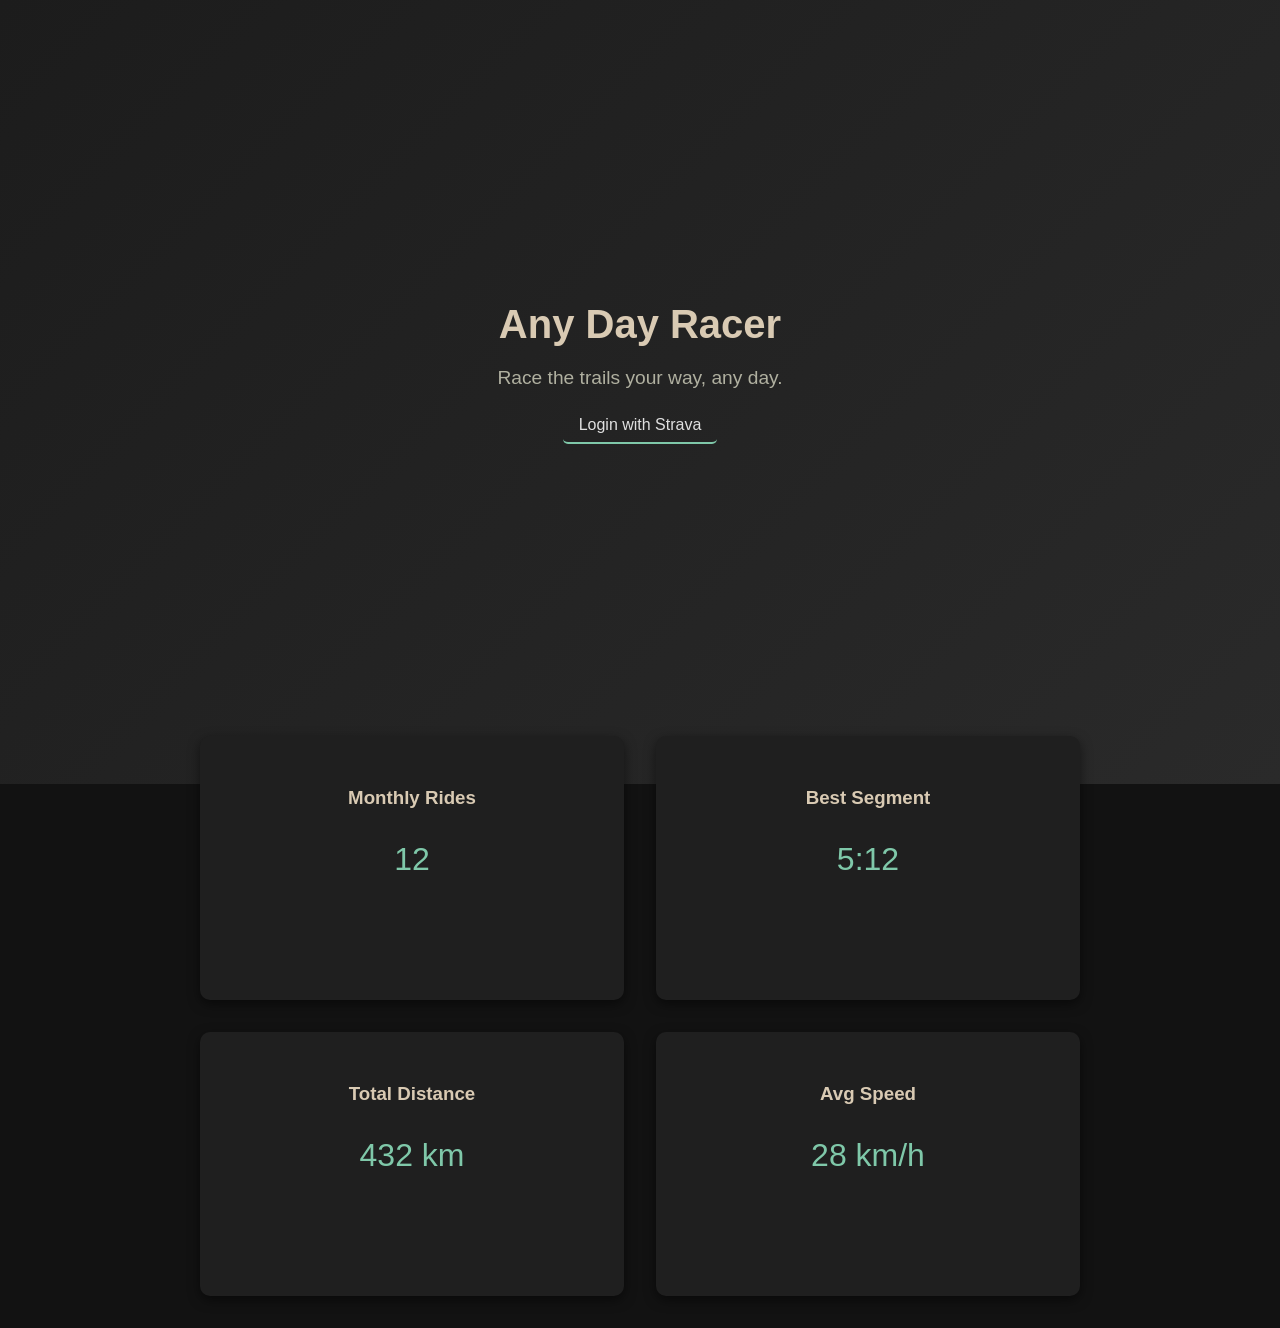
==== index.html @ 279150ef "added index html and CSS to be changed yet" ====
<!DOCTYPE html>
<html lang="en">
  <head>
    <meta charset="UTF-8" />
    <meta name="viewport" content="width=device-width, initial-scale=1.0" />
    <title>Any Day Racer</title>
    <link rel="stylesheet" href="index.css" />
  </head>
  <body>
    <header class="hero">
      <div class="hero-content description">
        <h1>Any Day Racer</h1>
        <p>Race the trails your way, any day.</p>
        <a href="#" class="btn search">Login with Strava</a>
      </div>
    </header>

    <section class="stats-cards leaderboard">
      <div class="card">
        <h3>Monthly Rides</h3>
        <p>12</p>
      </div>
      <div class="card">
        <h3>Best Segment</h3>
        <p>5:12</p>
      </div>
      <div class="card">
        <h3>Total Distance</h3>
        <p>432 km</p>
      </div>
      <div class="card">
        <h3>Avg Speed</h3>
        <p>28 km/h</p>
      </div>
    </section>
  </body>
</html>
---- index.css ----
/* Global */
body {
  font-family: sans-serif;
  margin: 0;
  background-color: #121212; /* dark but warmer than black */
  overflow-x: hidden;
  color: #e0e0e0; /* softer white */
}

/* Hero Section */
.hero {
  display: flex;
  justify-content: center;
  align-items: center;
  height: 80vh;
  text-align: center;
  padding: 2em 1em;
  background: linear-gradient(
    135deg,
    #1c1c1c,
    #2a2a2a
  ); /* subtle earthy gradient */
}

.hero-content {
  display: inline-block;
  transform: translateY(-2em);
}

.hero-content h1 {
  font-size: 2.5em;
  margin-bottom: 0.5em;
  color: #d9cab3; /* soft beige/golden tone */
}

.hero-content p {
  font-size: 1.2em;
  margin-bottom: 1em;
  color: #b0b0a0; /* muted grey-green */
}

/* Strava Login Button using search style */
.btn.search {
  border-radius: 5px;
  border: none;
  background-color: transparent;
  border-bottom: #7fc8a9 2px solid; /* muted turquoise/green */
  padding: 0.5em 1em;
  font-size: 1em;
  color: #e0e0e0;
  cursor: pointer;
  display: inline-block;
  text-decoration: none;
  transition: transform 0.2s ease-in-out, border-color 0.2s;
}

.btn.search:hover {
  transform: scale(1.05);
  border-bottom-color: #a6e3d0; /* slightly lighter turquoise on hover */
}

/* Stats Cards: Two per row, scroll down for next row */
.stats-cards {
  max-width: 55em;
  margin: -3em auto 2em auto;
  display: grid;
  grid-template-columns: repeat(2, 1fr); /* TWO cards per row */
  gap: 2em;
  padding: 0 1em;
}

.card {
  background-color: #1f1f1f; /* dark earthy card background */
  border-radius: 10px;
  padding: 2em;
  text-align: center;
  box-shadow: 0 4px 12px rgba(0, 0, 0, 0.5); /* soft shadow */
  transition: transform 0.2s ease-in-out, box-shadow 0.2s;
  min-height: 200px; /* bigger cards */
}

.card:hover {
  transform: scale(1.025);
  box-shadow: 0 6px 20px rgba(0, 0, 0, 0.7);
}

.card h3 {
  margin-bottom: 0.5em;
  color: #d9cab3; /* soft beige/golden tone */
}

.card p {
  font-size: 2em;
  color: #7fc8a9; /* muted turquoise accent for numbers */
}

/* Media Queries for smaller screens */
@media (max-width: 860px) {
  .stats-cards {
    grid-template-columns: 1fr; /* single card per row on mobile */
    padding: 0;
  }
  .hero-content {
    transform: translateY(0);
  }
}
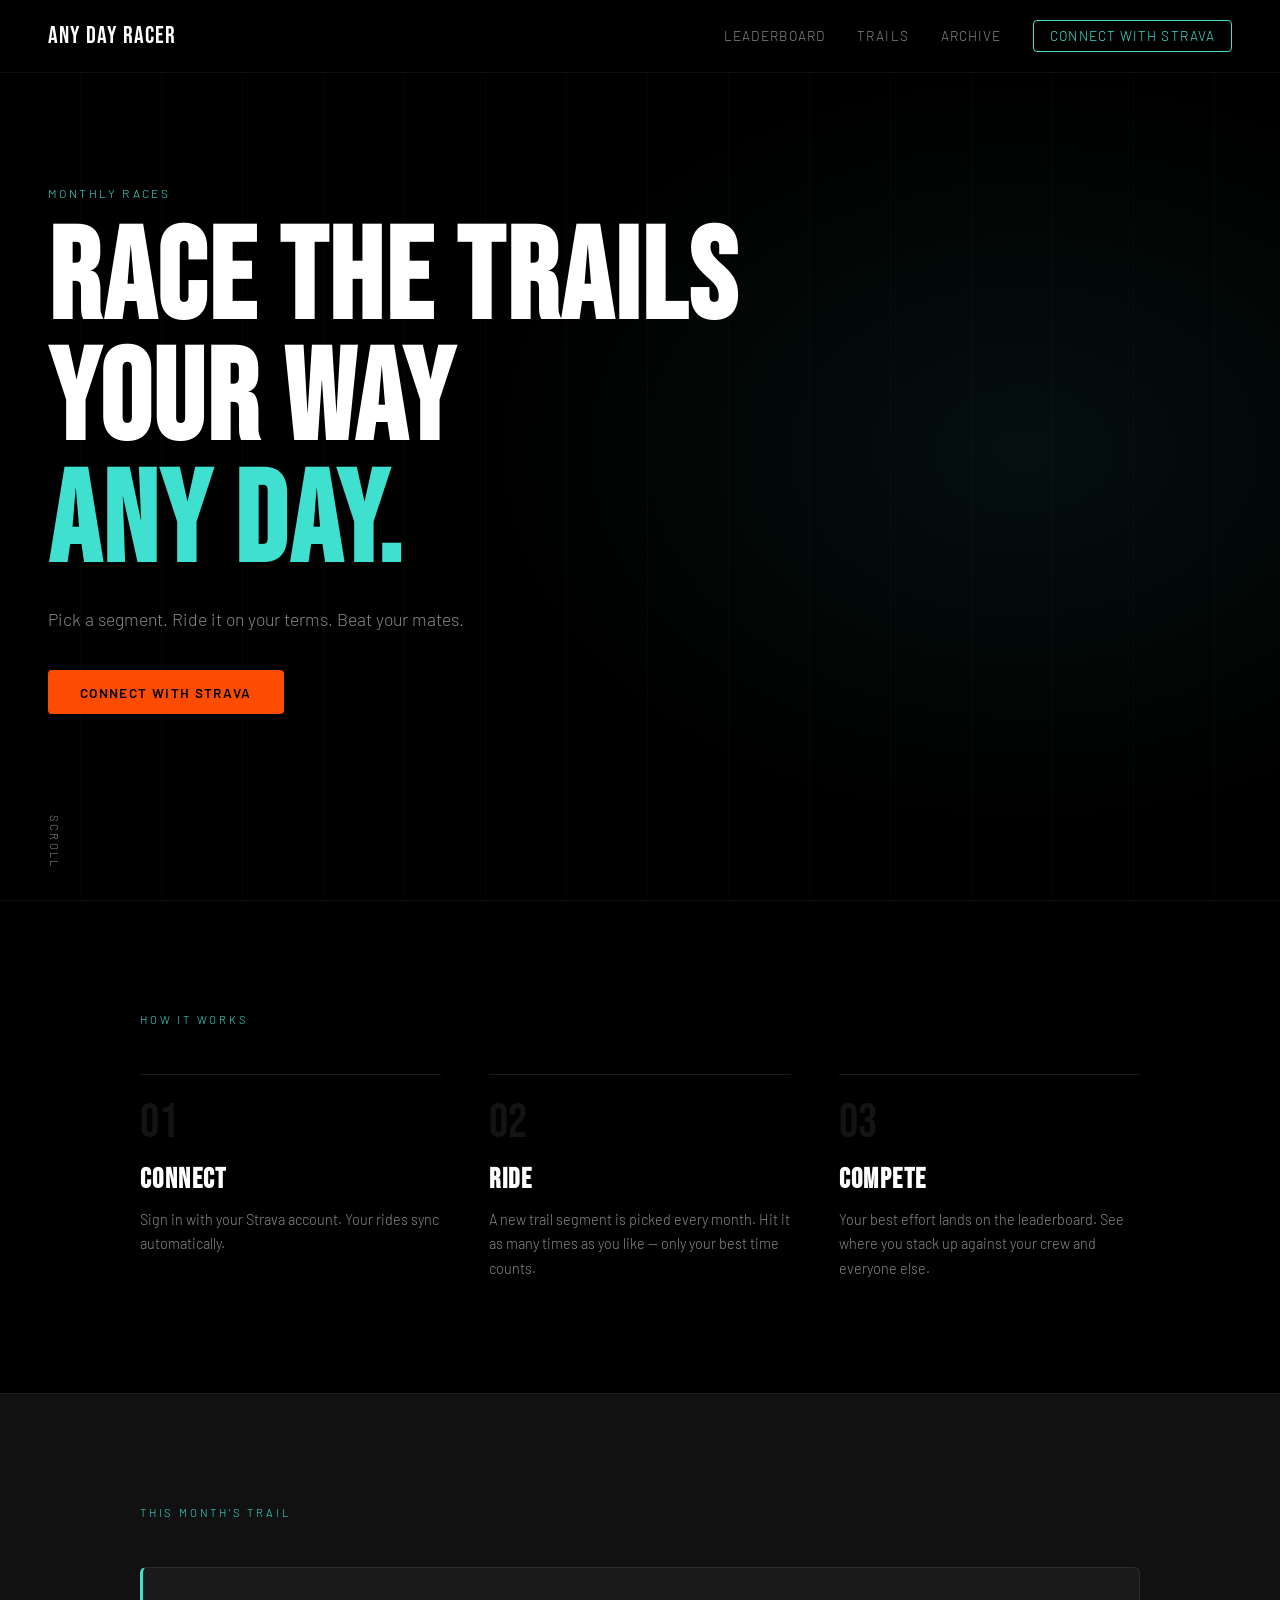
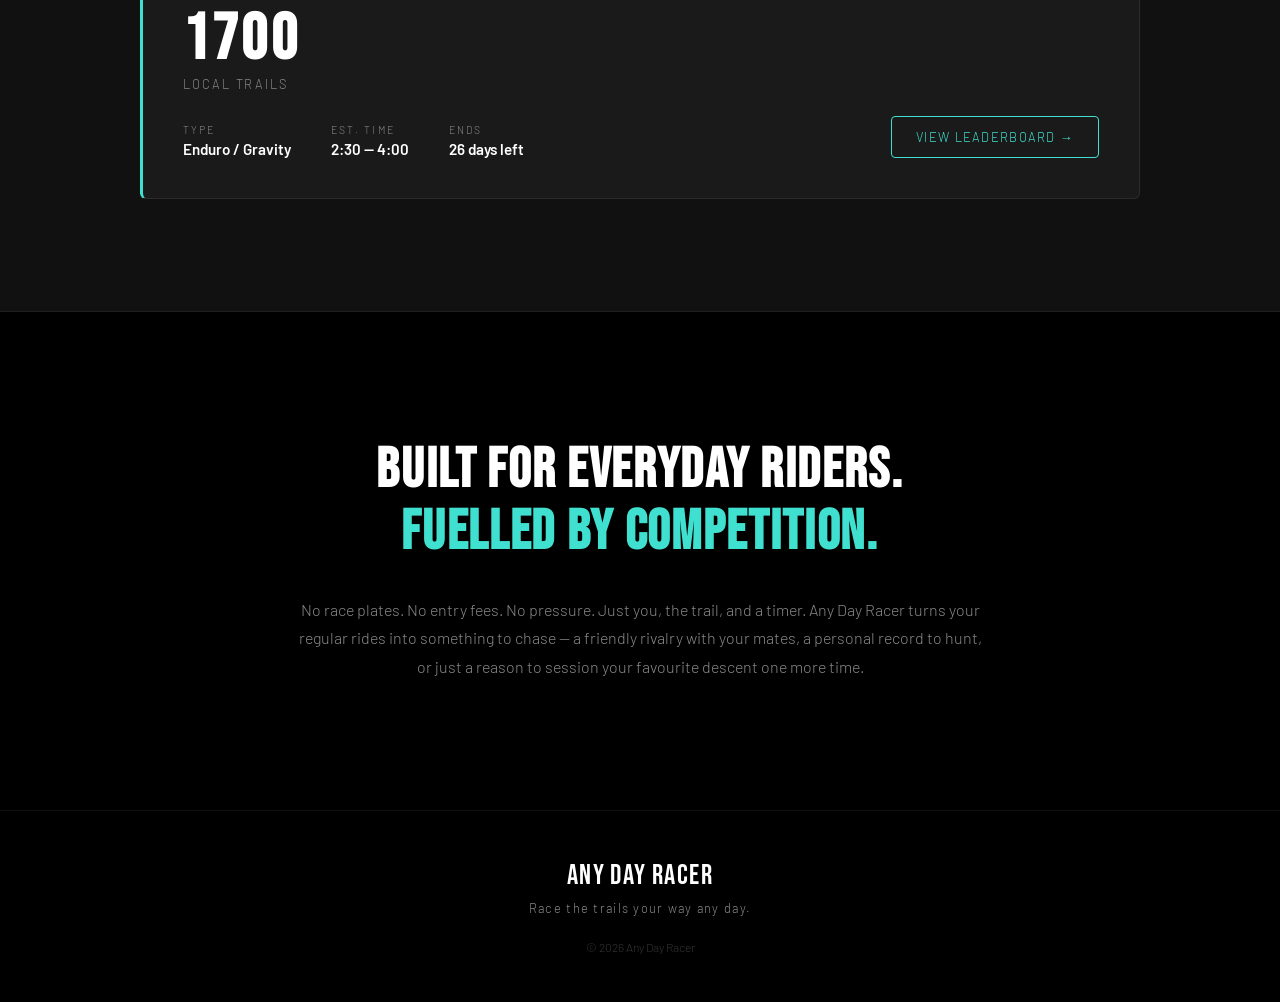
==== commit ebdf2b80: "Updated code files with new look" ====
--- a/index.html
+++ b/index.html
@@ -1,37 +1,132 @@
-<!DOCTYPE html>
+<!doctype html>
 <html lang="en">
   <head>
-    <meta charset="UTF-8" />
+    <meta charset="utf-8" />
     <meta name="viewport" content="width=device-width, initial-scale=1.0" />
     <title>Any Day Racer</title>
     <link rel="stylesheet" href="index.css" />
+    <link
+      href="https://fonts.googleapis.com/css2?family=Bebas+Neue&family=Barlow:wght@300;400;600&display=swap"
+      rel="stylesheet"
+    />
   </head>
   <body>
+    <nav class="nav">
+      <div class="nav-logo">Any Day Racer</div>
+      <div class="nav-links">
+        <a href="leaderboard.html">Leaderboard</a>
+        <a href="#">Trails</a>
+        <a href="#">Archive</a>
+        <a href="profile.html" class="nav-cta">Connect with Strava</a>
+      </div>
+    </nav>
+
     <header class="hero">
-      <div class="hero-content description">
-        <h1>Any Day Racer</h1>
-        <p>Race the trails your way, any day.</p>
-        <a href="#" class="btn search">Login with Strava</a>
+      <div class="hero-bg"></div>
+      <div class="hero-content">
+        <p class="hero-eyebrow">Monthly Races</p>
+        <h1 class="hero-title">
+          Race the trails<br />your way<br /><span class="accent"
+            >any day.</span
+          >
+        </h1>
+        <p class="hero-sub">
+          Pick a segment. Ride it on your terms. Beat your mates.
+        </p>
+        <a href="profile.html" class="btn-primary">Connect with Strava</a>
       </div>
+      <div class="hero-scroll">scroll</div>
     </header>
 
-    <section class="stats-cards leaderboard">
-      <div class="card">
-        <h3>Monthly Rides</h3>
-        <p>12</p>
-      </div>
-      <div class="card">
-        <h3>Best Segment</h3>
-        <p>5:12</p>
-      </div>
-      <div class="card">
-        <h3>Total Distance</h3>
-        <p>432 km</p>
-      </div>
-      <div class="card">
-        <h3>Avg Speed</h3>
-        <p>28 km/h</p>
+    <section class="how">
+      <div class="how-inner">
+        <p class="section-label">How it works</p>
+        <div class="steps">
+          <div class="step">
+            <span class="step-num">01</span>
+            <h3>Connect</h3>
+            <p>
+              Sign in with your Strava account. Your rides sync automatically.
+            </p>
+          </div>
+          <div class="step">
+            <span class="step-num">02</span>
+            <h3>Ride</h3>
+            <p>
+              A new trail segment is picked every month. Hit it as many times as
+              you like — only your best time counts.
+            </p>
+          </div>
+          <div class="step">
+            <span class="step-num">03</span>
+            <h3>Compete</h3>
+            <p>
+              Your best effort lands on the leaderboard. See where you stack up
+              against your crew and everyone else.
+            </p>
+          </div>
+        </div>
       </div>
     </section>
+
+    <section class="this-month">
+      <div class="month-inner">
+        <p class="section-label">This month's trail</p>
+        <div class="trail-card">
+          <div class="trail-info">
+            <h2 class="trail-name">1700</h2>
+            <p class="trail-location">Local Trails</p>
+            <div class="trail-meta">
+              <div class="meta-item">
+                <span class="meta-label">Type</span>
+                <span class="meta-val">Enduro / Gravity</span>
+              </div>
+              <div class="meta-item">
+                <span class="meta-label">Est. time</span>
+                <span class="meta-val">2:30 — 4:00</span>
+              </div>
+              <div class="meta-item">
+                <span class="meta-label">Ends</span>
+                <span class="meta-val" id="days-left"></span>
+              </div>
+            </div>
+          </div>
+          <a href="leaderboard.html" class="btn-outline">View Leaderboard →</a>
+        </div>
+      </div>
+    </section>
+
+    <section class="vibe">
+      <div class="vibe-inner">
+        <h2>
+          Built for everyday riders.<br /><span class="accent"
+            >Fuelled by competition.</span
+          >
+        </h2>
+        <p>
+          No race plates. No entry fees. No pressure. Just you, the trail, and a
+          timer. Any Day Racer turns your regular rides into something to chase
+          — a friendly rivalry with your mates, a personal record to hunt, or
+          just a reason to session your favourite descent one more time.
+        </p>
+      </div>
+    </section>
+
+    <footer class="footer">
+      <p class="footer-logo">Any Day Racer</p>
+      <p class="footer-sub">Race the trails your way any day.</p>
+      <p class="footer-copy">© 2026 Any Day Racer</p>
+    </footer>
+
+    <script>
+      const end = new Date(
+        new Date().getFullYear(),
+        new Date().getMonth() + 1,
+        1,
+      );
+      const now = new Date();
+      const days = Math.ceil((end - now) / (1000 * 60 * 60 * 24));
+      document.getElementById("days-left").textContent = days + " days left";
+    </script>
   </body>
 </html>
--- a/index.css
+++ b/index.css
@@ -1,106 +1,429 @@
-/* Global */
+*,
+*::before,
+*::after {
+  box-sizing: border-box;
+  margin: 0;
+  padding: 0;
+}
+
+:root {
+  --black: #000;
+  --white: #fff;
+  --turquoise: turquoise;
+  --orange: #fc4c02;
+  --turquoise-dim: rgba(64, 224, 208, 0.15);
+  --grey-dark: #111;
+  --grey-mid: #1a1a1a;
+  --grey-text: #888;
+  --font-display: "Bebas Neue", sans-serif;
+  --font-body: "Barlow", sans-serif;
+}
+
+html {
+  scroll-behavior: smooth;
+}
+
 body {
-  font-family: sans-serif;
-  margin: 0;
-  background-color: #121212; /* dark but warmer than black */
+  background-color: var(--black);
+  color: var(--white);
+  font-family: var(--font-body);
+  font-weight: 300;
   overflow-x: hidden;
-  color: #e0e0e0; /* softer white */
-}
-
-/* Hero Section */
+}
+
+/* NAV */
+.nav {
+  position: fixed;
+  top: 0;
+  left: 0;
+  right: 0;
+  z-index: 100;
+  display: flex;
+  align-items: center;
+  justify-content: space-between;
+  padding: 1.25rem 3rem;
+  background: rgba(0, 0, 0, 0.85);
+  backdrop-filter: blur(8px);
+  border-bottom: 1px solid rgba(255, 255, 255, 0.06);
+}
+
+.nav-logo {
+  font-family: var(--font-display);
+  font-size: 1.5rem;
+  letter-spacing: 0.05em;
+  color: var(--white);
+  text-decoration: none;
+}
+
+.nav-links {
+  display: flex;
+  align-items: center;
+  gap: 2rem;
+}
+
+.nav-links a {
+  color: var(--grey-text);
+  text-decoration: none;
+  font-size: 0.85rem;
+  letter-spacing: 0.08em;
+  text-transform: uppercase;
+  transition: color 0.2s;
+}
+
+.nav-links a:hover {
+  color: var(--white);
+}
+
+.nav-cta {
+  color: var(--turquoise) !important;
+  border: 1px solid var(--turquoise);
+  padding: 0.4rem 1rem;
+  border-radius: 4px;
+  transition: background 0.2s !important;
+}
+
+.nav-cta:hover {
+  background: var(--turquoise-dim);
+}
+
+/* HERO */
 .hero {
-  display: flex;
-  justify-content: center;
+  position: relative;
+  min-height: 100vh;
+  display: flex;
   align-items: center;
-  height: 80vh;
+  padding: 0 3rem;
+  overflow: hidden;
+}
+
+.hero-bg {
+  position: absolute;
+  inset: 0;
+  background:
+    radial-gradient(
+      ellipse 60% 60% at 80% 50%,
+      rgba(64, 224, 208, 0.07) 0%,
+      transparent 70%
+    ),
+    repeating-linear-gradient(
+      90deg,
+      transparent,
+      transparent 80px,
+      rgba(255, 255, 255, 0.02) 80px,
+      rgba(255, 255, 255, 0.02) 81px
+    );
+  pointer-events: none;
+}
+
+.hero-content {
+  position: relative;
+  z-index: 1;
+  max-width: 700px;
+  animation: fadeUp 0.9s ease both;
+}
+
+.hero-eyebrow {
+  font-size: 0.75rem;
+  letter-spacing: 0.2em;
+  text-transform: uppercase;
+  color: var(--turquoise);
+  margin-bottom: 1.25rem;
+}
+
+.hero-title {
+  font-family: var(--font-display);
+  font-size: clamp(4rem, 10vw, 9rem);
+  line-height: 0.95;
+  letter-spacing: 0.02em;
+  text-transform: uppercase;
+  margin-bottom: 1.5rem;
+}
+
+.accent {
+  color: var(--turquoise);
+}
+
+.hero-sub {
+  font-size: 1.1rem;
+  color: var(--grey-text);
+  margin-bottom: 2.5rem;
+  font-weight: 300;
+}
+
+.btn-primary {
+  display: inline-block;
+  background: var(--orange);
+  color: var(--black);
+  text-decoration: none;
+  font-family: var(--font-body);
+  font-weight: 600;
+  font-size: 0.85rem;
+  letter-spacing: 0.1em;
+  text-transform: uppercase;
+  padding: 0.85rem 2rem;
+  border-radius: 4px;
+  transition:
+    opacity 0.2s,
+    transform 0.2s;
+}
+
+.btn-primary:hover {
+  opacity: 0.85;
+  transform: translateY(-2px);
+}
+
+.hero-scroll {
+  position: absolute;
+  bottom: 2rem;
+  left: 3rem;
+  font-size: 0.7rem;
+  letter-spacing: 0.2em;
+  text-transform: uppercase;
+  color: var(--grey-text);
+  writing-mode: vertical-rl;
+  animation: fadeUp 1.2s ease both;
+}
+
+/* HOW IT WORKS */
+.how {
+  padding: 7rem 3rem;
+  border-top: 1px solid rgba(255, 255, 255, 0.06);
+}
+
+.how-inner {
+  max-width: 1000px;
+  margin: 0 auto;
+}
+
+.section-label {
+  font-size: 0.7rem;
+  letter-spacing: 0.25em;
+  text-transform: uppercase;
+  color: var(--turquoise);
+  margin-bottom: 3rem;
+}
+
+.steps {
+  display: grid;
+  grid-template-columns: repeat(3, 1fr);
+  gap: 3rem;
+}
+
+.step {
+  border-top: 1px solid rgba(255, 255, 255, 0.1);
+  padding-top: 1.5rem;
+}
+
+.step-num {
+  font-family: var(--font-display);
+  font-size: 3rem;
+  color: rgba(255, 255, 255, 0.08);
+  display: block;
+  margin-bottom: 1rem;
+  line-height: 1;
+}
+
+.step h3 {
+  font-family: var(--font-display);
+  font-size: 1.75rem;
+  letter-spacing: 0.05em;
+  margin-bottom: 0.75rem;
+  color: var(--white);
+}
+
+.step p {
+  font-size: 0.9rem;
+  color: var(--grey-text);
+  line-height: 1.7;
+}
+
+/* THIS MONTH */
+.this-month {
+  padding: 7rem 3rem;
+  background: var(--grey-dark);
+  border-top: 1px solid rgba(255, 255, 255, 0.06);
+  border-bottom: 1px solid rgba(255, 255, 255, 0.06);
+}
+
+.month-inner {
+  max-width: 1000px;
+  margin: 0 auto;
+}
+
+.trail-card {
+  background: var(--grey-mid);
+  border: 1px solid rgba(255, 255, 255, 0.08);
+  border-left: 3px solid var(--turquoise);
+  border-radius: 6px;
+  padding: 2.5rem;
+  display: flex;
+  align-items: flex-end;
+  justify-content: space-between;
+  gap: 2rem;
+  flex-wrap: wrap;
+}
+
+.trail-name {
+  font-family: var(--font-display);
+  font-size: 4rem;
+  letter-spacing: 0.05em;
+  line-height: 1;
+  margin-bottom: 0.25rem;
+}
+
+.trail-location {
+  font-size: 0.8rem;
+  color: var(--grey-text);
+  letter-spacing: 0.15em;
+  text-transform: uppercase;
+  margin-bottom: 2rem;
+}
+
+.trail-meta {
+  display: flex;
+  gap: 2.5rem;
+  flex-wrap: wrap;
+}
+
+.meta-item {
+  display: flex;
+  flex-direction: column;
+  gap: 0.25rem;
+}
+
+.meta-label {
+  font-size: 0.65rem;
+  letter-spacing: 0.2em;
+  text-transform: uppercase;
+  color: var(--grey-text);
+}
+
+.meta-val {
+  font-size: 0.95rem;
+  font-weight: 600;
+  color: var(--white);
+}
+
+.btn-outline {
+  display: inline-block;
+  border: 1px solid var(--turquoise);
+  color: var(--turquoise);
+  text-decoration: none;
+  font-size: 0.8rem;
+  letter-spacing: 0.1em;
+  text-transform: uppercase;
+  padding: 0.75rem 1.5rem;
+  border-radius: 4px;
+  white-space: nowrap;
+  transition: background 0.2s;
+}
+
+.btn-outline:hover {
+  background: var(--turquoise-dim);
+}
+
+/* VIBE SECTION */
+.vibe {
+  padding: 8rem 3rem;
+}
+
+.vibe-inner {
+  max-width: 700px;
+  margin: 0 auto;
   text-align: center;
-  padding: 2em 1em;
-  background: linear-gradient(
-    135deg,
-    #1c1c1c,
-    #2a2a2a
-  ); /* subtle earthy gradient */
-}
-
-.hero-content {
-  display: inline-block;
-  transform: translateY(-2em);
-}
-
-.hero-content h1 {
-  font-size: 2.5em;
-  margin-bottom: 0.5em;
-  color: #d9cab3; /* soft beige/golden tone */
-}
-
-.hero-content p {
-  font-size: 1.2em;
-  margin-bottom: 1em;
-  color: #b0b0a0; /* muted grey-green */
-}
-
-/* Strava Login Button using search style */
-.btn.search {
-  border-radius: 5px;
-  border: none;
-  background-color: transparent;
-  border-bottom: #7fc8a9 2px solid; /* muted turquoise/green */
-  padding: 0.5em 1em;
-  font-size: 1em;
-  color: #e0e0e0;
-  cursor: pointer;
-  display: inline-block;
-  text-decoration: none;
-  transition: transform 0.2s ease-in-out, border-color 0.2s;
-}
-
-.btn.search:hover {
-  transform: scale(1.05);
-  border-bottom-color: #a6e3d0; /* slightly lighter turquoise on hover */
-}
-
-/* Stats Cards: Two per row, scroll down for next row */
-.stats-cards {
-  max-width: 55em;
-  margin: -3em auto 2em auto;
-  display: grid;
-  grid-template-columns: repeat(2, 1fr); /* TWO cards per row */
-  gap: 2em;
-  padding: 0 1em;
-}
-
-.card {
-  background-color: #1f1f1f; /* dark earthy card background */
-  border-radius: 10px;
-  padding: 2em;
+}
+
+.vibe h2 {
+  font-family: var(--font-display);
+  font-size: clamp(2rem, 5vw, 3.5rem);
+  letter-spacing: 0.03em;
+  line-height: 1.1;
+  margin-bottom: 2rem;
+}
+
+.vibe p {
+  font-size: 1rem;
+  color: var(--grey-text);
+  line-height: 1.8;
+}
+
+/* FOOTER */
+.footer {
+  padding: 3rem;
+  border-top: 1px solid rgba(255, 255, 255, 0.06);
   text-align: center;
-  box-shadow: 0 4px 12px rgba(0, 0, 0, 0.5); /* soft shadow */
-  transition: transform 0.2s ease-in-out, box-shadow 0.2s;
-  min-height: 200px; /* bigger cards */
-}
-
-.card:hover {
-  transform: scale(1.025);
-  box-shadow: 0 6px 20px rgba(0, 0, 0, 0.7);
-}
-
-.card h3 {
-  margin-bottom: 0.5em;
-  color: #d9cab3; /* soft beige/golden tone */
-}
-
-.card p {
-  font-size: 2em;
-  color: #7fc8a9; /* muted turquoise accent for numbers */
-}
-
-/* Media Queries for smaller screens */
+}
+
+.footer-logo {
+  font-family: var(--font-display);
+  font-size: 1.75rem;
+  letter-spacing: 0.05em;
+  margin-bottom: 0.5rem;
+}
+
+.footer-sub {
+  font-size: 0.8rem;
+  color: var(--grey-text);
+  letter-spacing: 0.1em;
+  margin-bottom: 1.5rem;
+}
+
+.footer-copy {
+  font-size: 0.75rem;
+  color: rgba(255, 255, 255, 0.2);
+}
+
+/* ANIMATIONS */
+@keyframes fadeUp {
+  from {
+    opacity: 0;
+    transform: translateY(24px);
+  }
+  to {
+    opacity: 1;
+    transform: translateY(0);
+  }
+}
+
+/* RESPONSIVE */
 @media (max-width: 860px) {
-  .stats-cards {
-    grid-template-columns: 1fr; /* single card per row on mobile */
-    padding: 0;
-  }
-  .hero-content {
-    transform: translateY(0);
-  }
-}
+  .nav {
+    padding: 1rem 1.5rem;
+  }
+
+  .nav-links {
+    gap: 1rem;
+  }
+
+  .nav-links a:not(.nav-cta) {
+    display: none;
+  }
+
+  .hero {
+    padding: 6rem 1.5rem 3rem;
+  }
+
+  .hero-scroll {
+    display: none;
+  }
+
+  .how,
+  .this-month,
+  .vibe {
+    padding: 4rem 1.5rem;
+  }
+
+  .steps {
+    grid-template-columns: 1fr;
+    gap: 2rem;
+  }
+
+  .trail-card {
+    flex-direction: column;
+    align-items: flex-start;
+  }
+
+  .footer {
+    padding: 2rem 1.5rem;
+  }
+}
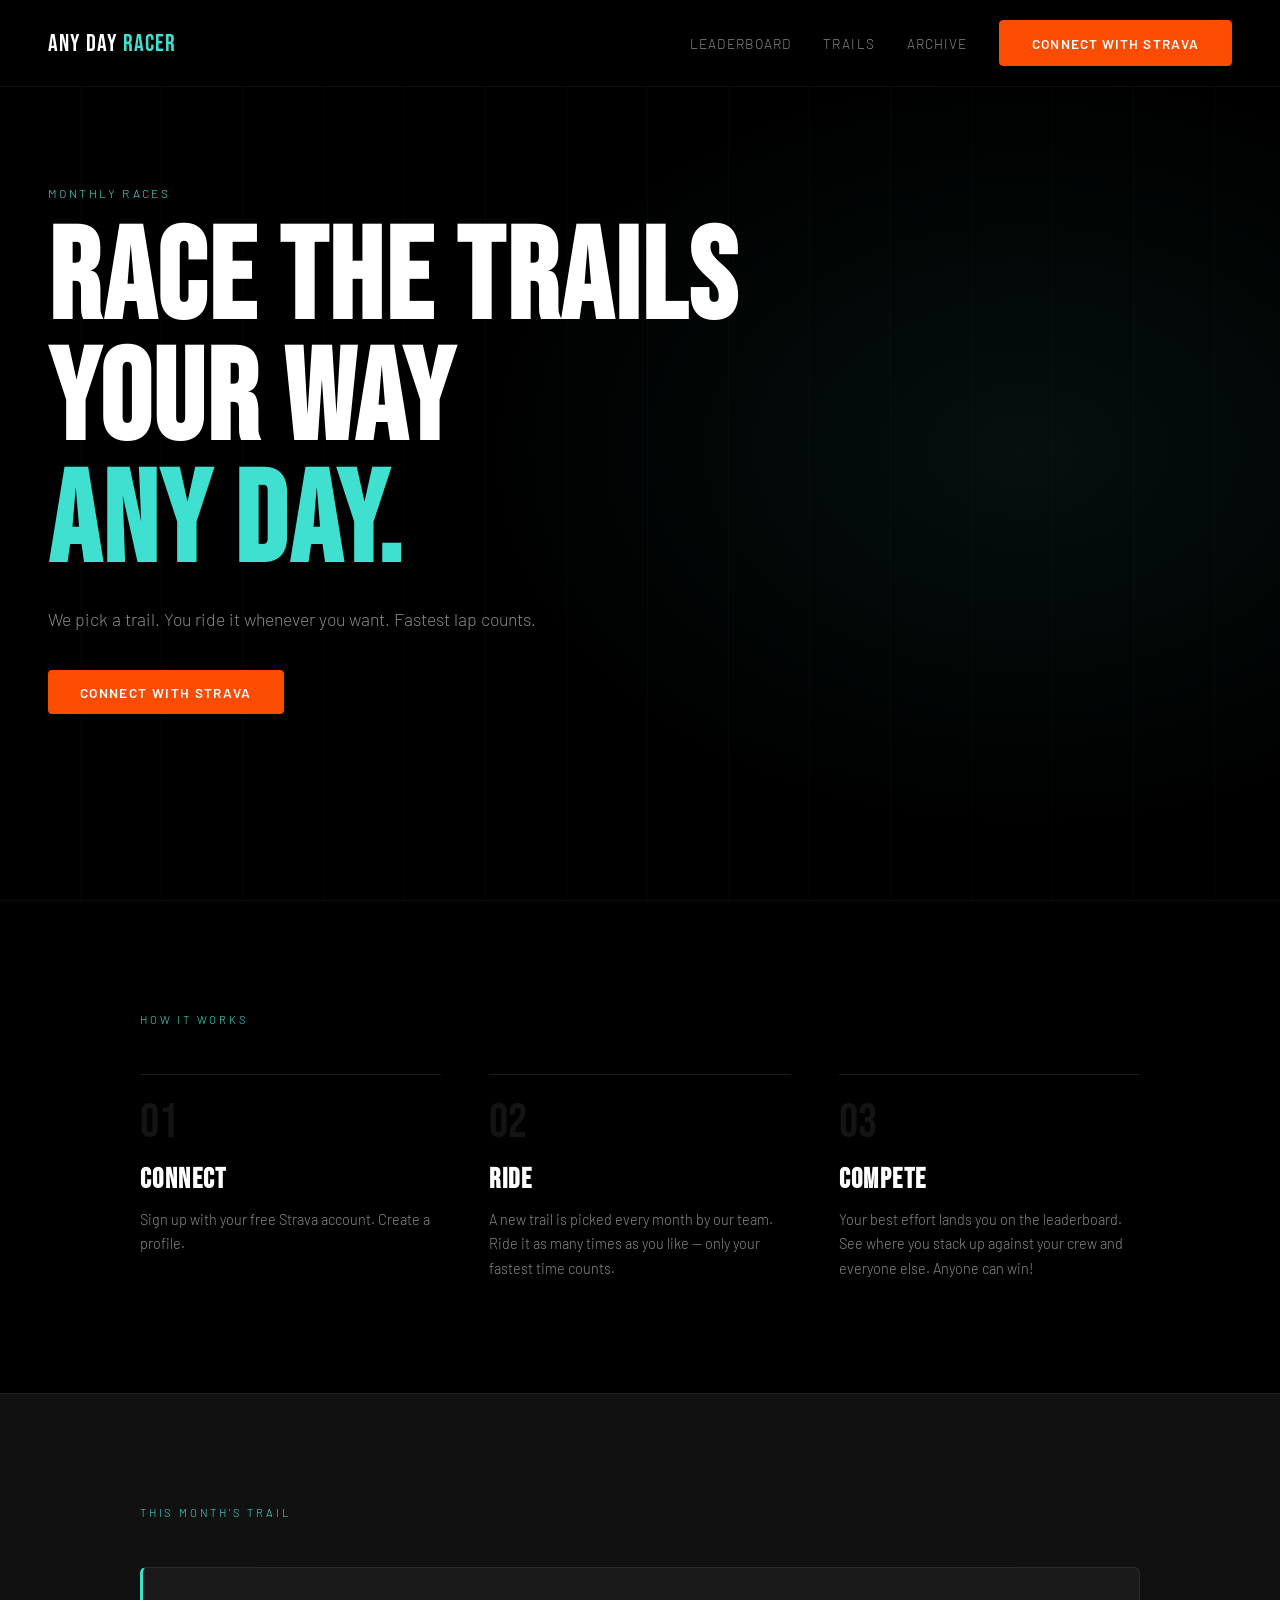
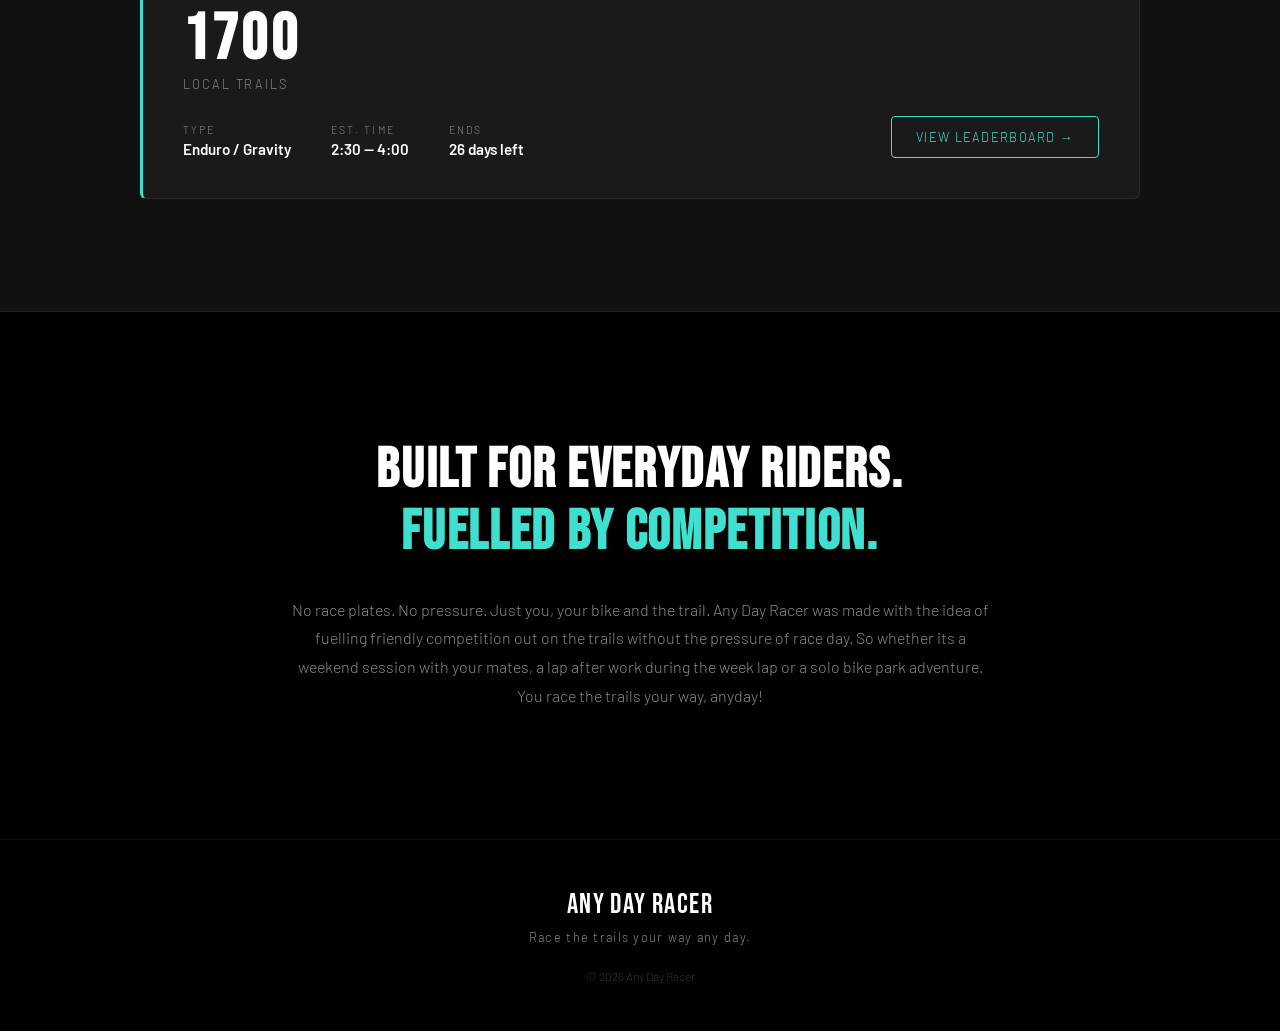
==== commit 9f33b434: "updated code and new js added basic mock data" ====
--- a/index.html
+++ b/index.html
@@ -12,7 +12,7 @@
   </head>
   <body>
     <nav class="nav">
-      <div class="nav-logo">Any Day Racer</div>
+      <div class="nav-logo">Any Day <span class="logo-accent">Racer</span></div>
       <div class="nav-links">
         <a href="leaderboard.html">Leaderboard</a>
         <a href="#">Trails</a>
@@ -31,11 +31,11 @@
           >
         </h1>
         <p class="hero-sub">
-          Pick a segment. Ride it on your terms. Beat your mates.
+          We pick a trail. You ride it whenever you want. Fastest lap counts.
         </p>
-        <a href="profile.html" class="btn-primary">Connect with Strava</a>
+        <a href="signup.html" class="btn-primary">Connect with Strava</a>
       </div>
-      <div class="hero-scroll">scroll</div>
+      <div class="hero-scroll"></div>
     </header>
 
     <section class="how">
@@ -45,24 +45,22 @@
           <div class="step">
             <span class="step-num">01</span>
             <h3>Connect</h3>
-            <p>
-              Sign in with your Strava account. Your rides sync automatically.
-            </p>
+            <p>Sign up with your free Strava account. Create a profile.</p>
           </div>
           <div class="step">
             <span class="step-num">02</span>
             <h3>Ride</h3>
             <p>
-              A new trail segment is picked every month. Hit it as many times as
-              you like — only your best time counts.
+              A new trail is picked every month by our team. Ride it as many
+              times as you like — only your fastest time counts.
             </p>
           </div>
           <div class="step">
             <span class="step-num">03</span>
             <h3>Compete</h3>
             <p>
-              Your best effort lands on the leaderboard. See where you stack up
-              against your crew and everyone else.
+              Your best effort lands you on the leaderboard. See where you stack
+              up against your crew and everyone else. Anyone can win!
             </p>
           </div>
         </div>
@@ -104,10 +102,11 @@
           >
         </h2>
         <p>
-          No race plates. No entry fees. No pressure. Just you, the trail, and a
-          timer. Any Day Racer turns your regular rides into something to chase
-          — a friendly rivalry with your mates, a personal record to hunt, or
-          just a reason to session your favourite descent one more time.
+          No race plates. No pressure. Just you, your bike and the trail. Any
+          Day Racer was made with the idea of fuelling friendly competition out
+          on the trails without the pressure of race day. So whether its a
+          weekend session with your mates, a lap after work during the week lap
+          or a solo bike park adventure. You race the trails your way, anyday!
         </p>
       </div>
     </section>
--- a/index.css
+++ b/index.css
@@ -54,7 +54,9 @@
   color: var(--white);
   text-decoration: none;
 }
-
+.logo-accent {
+  color: turquoise;
+}
 .nav-links {
   display: flex;
   align-items: center;
@@ -75,15 +77,21 @@
 }
 
 .nav-cta {
-  color: var(--turquoise) !important;
-  border: 1px solid var(--turquoise);
-  padding: 0.4rem 1rem;
+  color: #fff !important;
+  background: #fc4c02;
+  border: 1px solid #fc4c02;
+  padding: 0.85rem 2rem;
   border-radius: 4px;
-  transition: background 0.2s !important;
+  font-weight: 600;
+  font-size: 0.85rem;
+  letter-spacing: 0.1em;
+  text-transform: uppercase;
+  text-decoration: none;
+  transition: opacity 0.2s !important;
 }
 
 .nav-cta:hover {
-  background: var(--turquoise-dim);
+  opacity: 0.85;
 }
 
 /* HERO */
@@ -153,7 +161,7 @@
 .btn-primary {
   display: inline-block;
   background: var(--orange);
-  color: var(--black);
+  color: var(--white);
   text-decoration: none;
   font-family: var(--font-body);
   font-weight: 600;
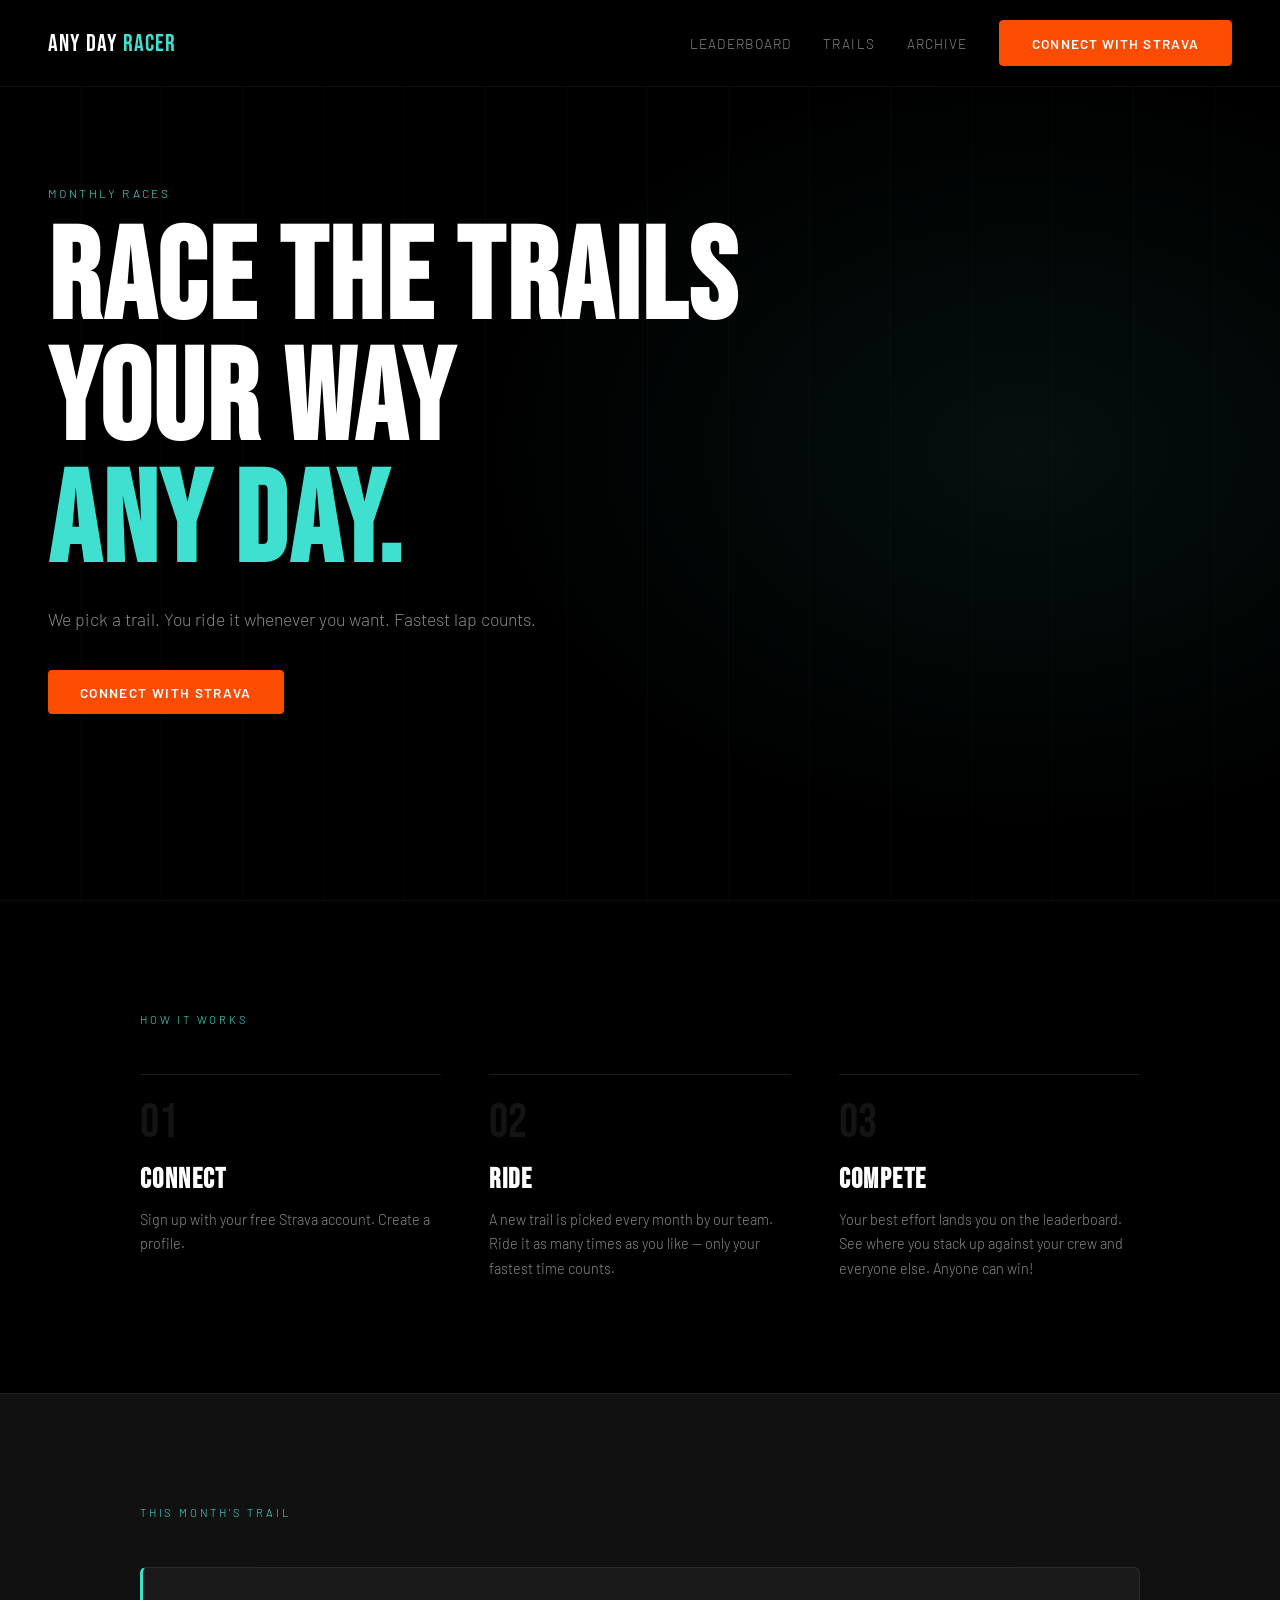
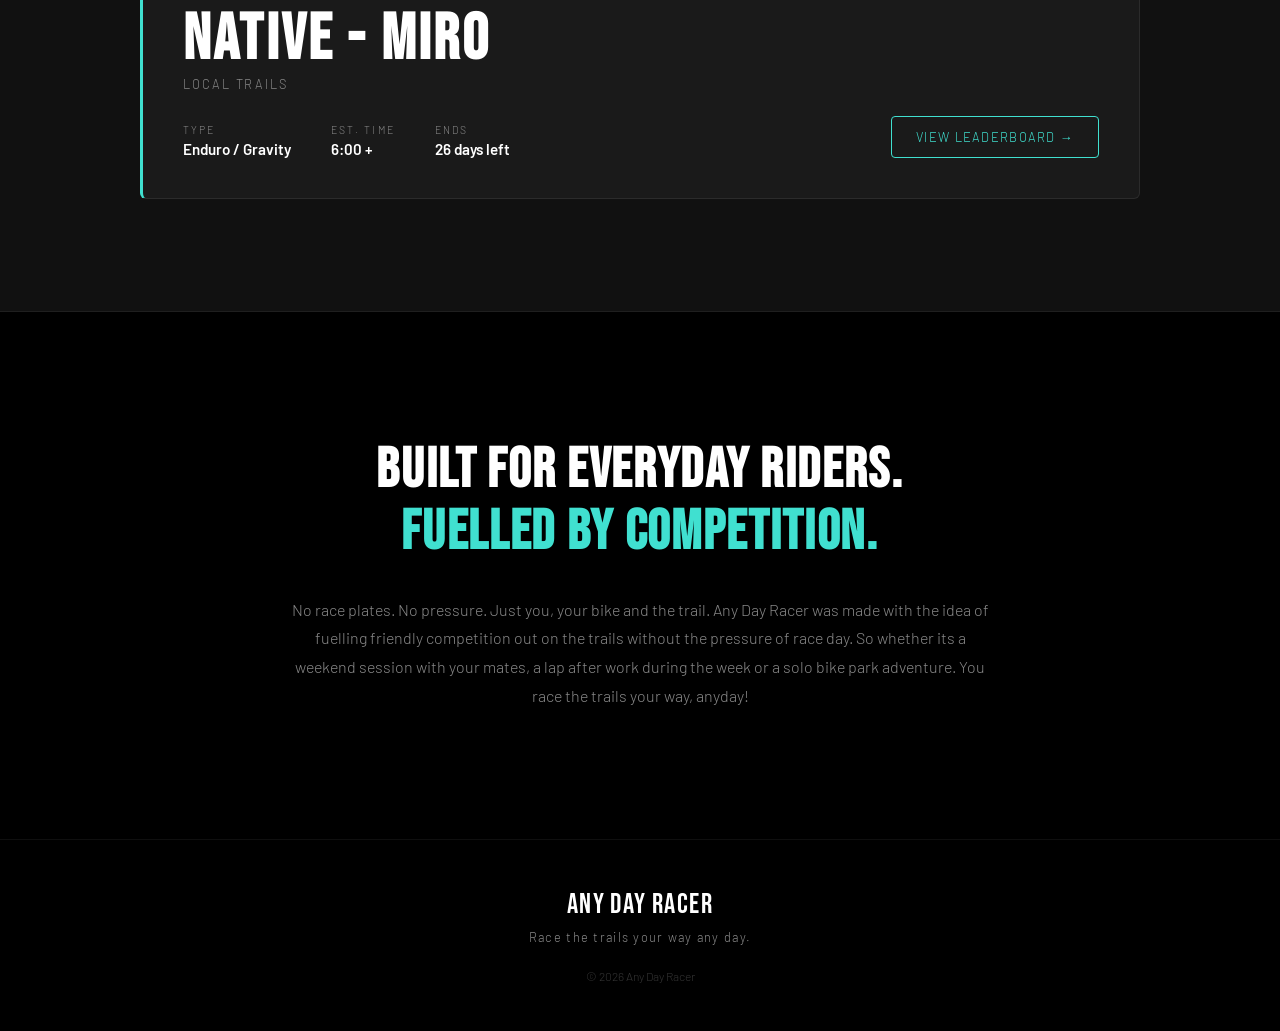
==== commit fb4b8799: "spelling eras" ====
--- a/index.html
+++ b/index.html
@@ -72,7 +72,7 @@
         <p class="section-label">This month's trail</p>
         <div class="trail-card">
           <div class="trail-info">
-            <h2 class="trail-name">1700</h2>
+            <h2 class="trail-name">Native - Miro</h2>
             <p class="trail-location">Local Trails</p>
             <div class="trail-meta">
               <div class="meta-item">
@@ -81,7 +81,7 @@
               </div>
               <div class="meta-item">
                 <span class="meta-label">Est. time</span>
-                <span class="meta-val">2:30 — 4:00</span>
+                <span class="meta-val">6:00 +</span>
               </div>
               <div class="meta-item">
                 <span class="meta-label">Ends</span>
@@ -105,8 +105,8 @@
           No race plates. No pressure. Just you, your bike and the trail. Any
           Day Racer was made with the idea of fuelling friendly competition out
           on the trails without the pressure of race day. So whether its a
-          weekend session with your mates, a lap after work during the week lap
-          or a solo bike park adventure. You race the trails your way, anyday!
+          weekend session with your mates, a lap after work during the week or a
+          solo bike park adventure. You race the trails your way, anyday!
         </p>
       </div>
     </section>
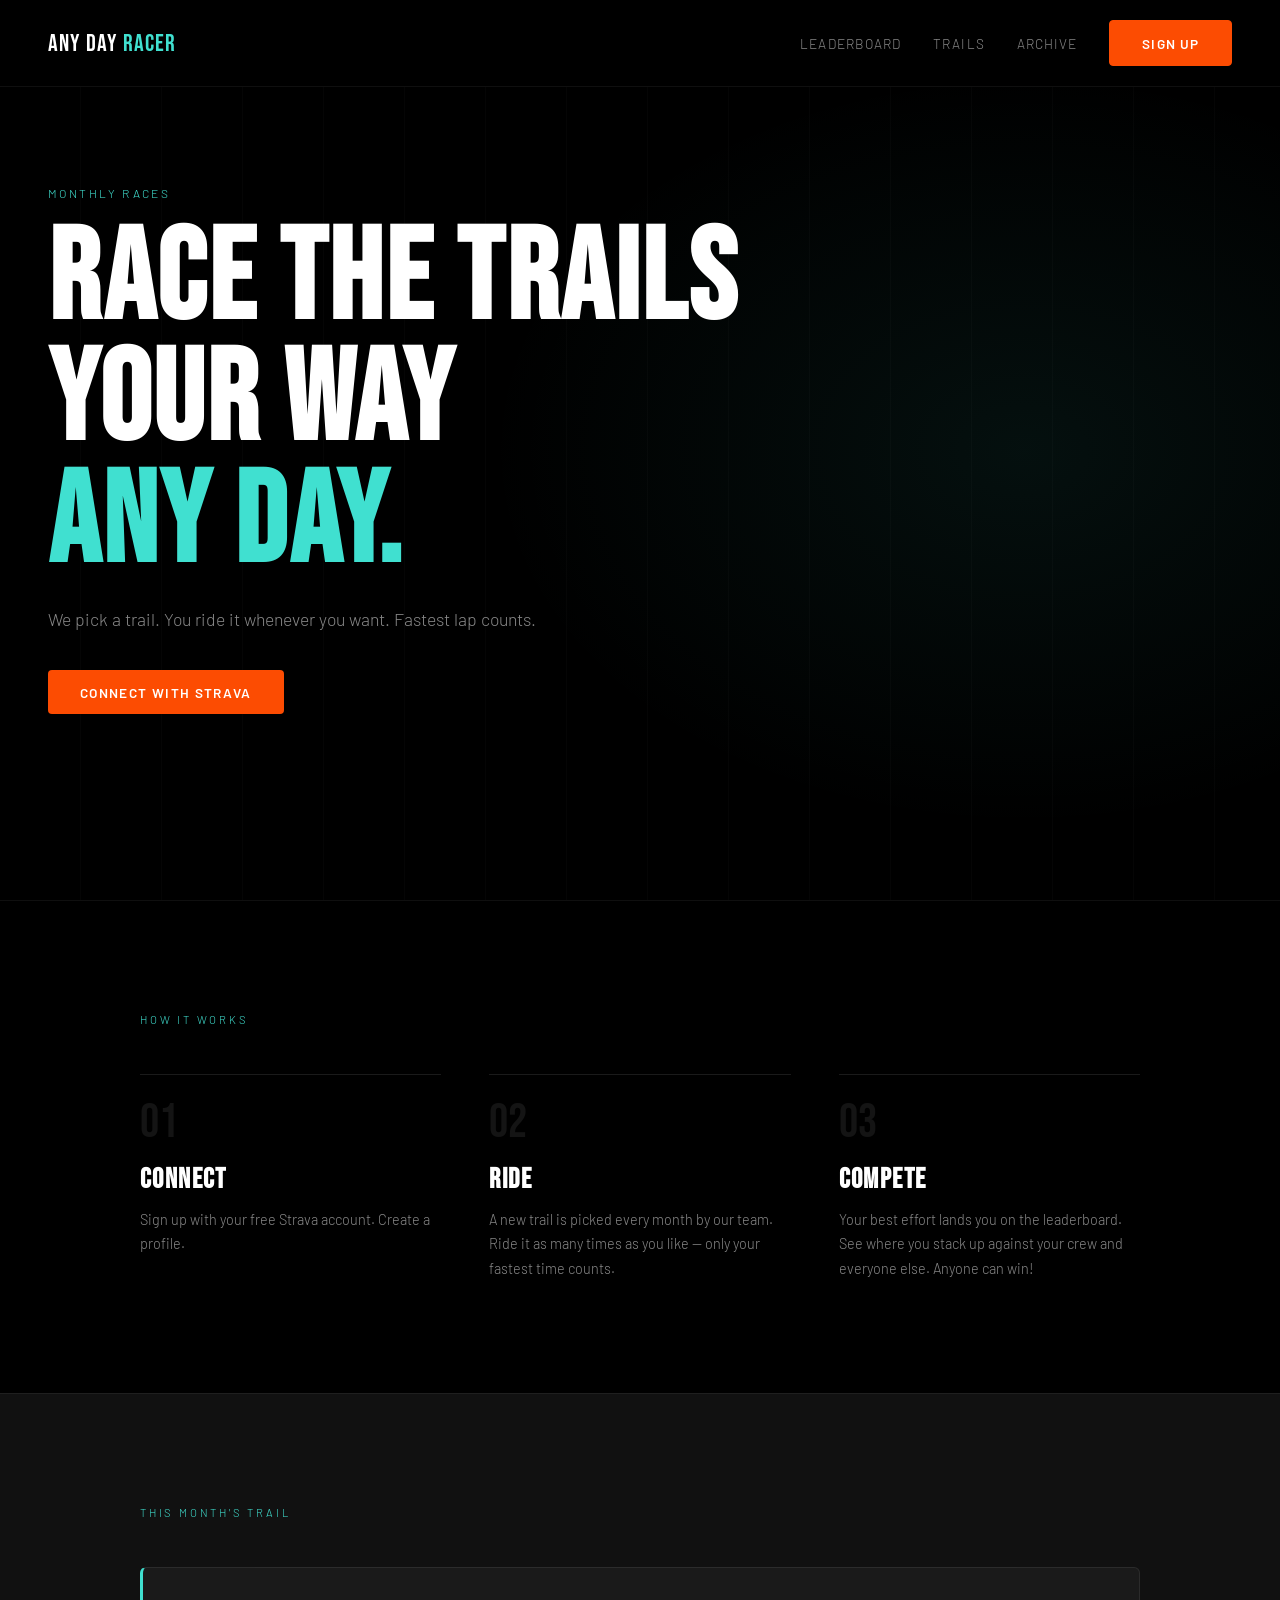
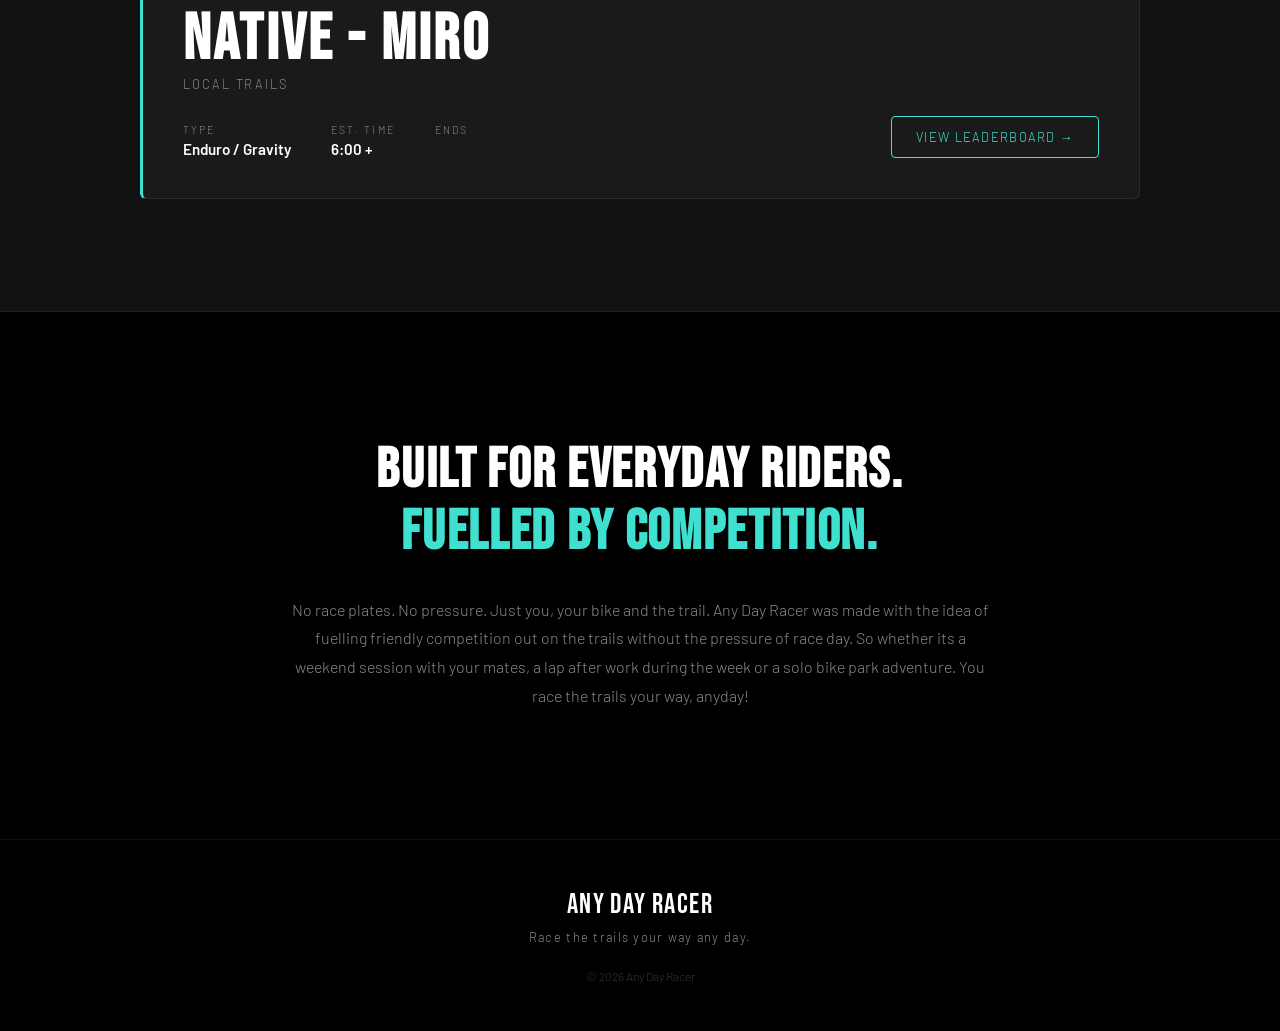
==== commit 3593ea1a: "add login flow, profiles table support" ====
--- a/index.html
+++ b/index.html
@@ -12,12 +12,26 @@
   </head>
   <body>
     <nav class="nav">
-      <div class="nav-logo">Any Day <span class="logo-accent">Racer</span></div>
+      <a href="index.html" class="nav-logo"
+        >Any Day <span class="logo-accent">Racer</span></a
+      >
       <div class="nav-links">
         <a href="leaderboard.html">Leaderboard</a>
         <a href="#">Trails</a>
         <a href="#">Archive</a>
-        <a href="profile.html" class="nav-cta">Connect with Strava</a>
+        <a href="signup.html" id="nav-strava" class="nav-strava">Sign Up</a>
+        <a href="login.html" id="nav-login" style="display: none">Log In</a>
+        <a href="profile.html" id="nav-profile" style="display: none"
+          >My Profile</a
+        >
+        <button
+          class="btn-logout"
+          id="nav-logout"
+          style="display: none"
+          onclick="logout()"
+        >
+          Log Out
+        </button>
       </div>
     </nav>
 
@@ -33,7 +47,10 @@
         <p class="hero-sub">
           We pick a trail. You ride it whenever you want. Fastest lap counts.
         </p>
-        <a href="signup.html" class="btn-primary">Connect with Strava</a>
+
+        <a href="signup.html" id="hero-btn" class="btn-strava"
+          >Connect with Strava</a
+        >
       </div>
       <div class="hero-scroll"></div>
     </header>
@@ -117,15 +134,7 @@
       <p class="footer-copy">© 2026 Any Day Racer</p>
     </footer>
 
-    <script>
-      const end = new Date(
-        new Date().getFullYear(),
-        new Date().getMonth() + 1,
-        1,
-      );
-      const now = new Date();
-      const days = Math.ceil((end - now) / (1000 * 60 * 60 * 24));
-      document.getElementById("days-left").textContent = days + " days left";
-    </script>
+    <script src="index.js"></script>
+    <script src="main.js"></script>
   </body>
 </html>
--- a/index.css
+++ b/index.css
@@ -54,9 +54,11 @@
   color: var(--white);
   text-decoration: none;
 }
+
 .logo-accent {
   color: turquoise;
 }
+
 .nav-links {
   display: flex;
   align-items: center;
@@ -76,10 +78,10 @@
   color: var(--white);
 }
 
-.nav-cta {
+.nav-strava {
   color: #fff !important;
-  background: #fc4c02;
-  border: 1px solid #fc4c02;
+  background: var(--orange);
+  border: 1px solid var(--orange);
   padding: 0.85rem 2rem;
   border-radius: 4px;
   font-weight: 600;
@@ -90,8 +92,26 @@
   transition: opacity 0.2s !important;
 }
 
-.nav-cta:hover {
+.nav-strava:hover {
   opacity: 0.85;
+  color: #fff !important;
+}
+
+.btn-logout {
+  background: transparent;
+  border: none;
+  color: var(--grey-text);
+  font-family: var(--font-body);
+  font-size: 0.85rem;
+  letter-spacing: 0.08em;
+  text-transform: uppercase;
+  padding: 0;
+  cursor: pointer;
+  transition: color 0.2s;
+}
+
+.btn-logout:hover {
+  color: var(--white);
 }
 
 /* HERO */
@@ -160,8 +180,8 @@
 
 .btn-primary {
   display: inline-block;
-  background: var(--orange);
-  color: var(--white);
+  background: var(--turquoise);
+  color: var(--black);
   text-decoration: none;
   font-family: var(--font-body);
   font-weight: 600;
@@ -176,6 +196,30 @@
 }
 
 .btn-primary:hover {
+  opacity: 0.85;
+  transform: translateY(-2px);
+}
+
+.btn-strava {
+  display: inline-block;
+  background: var(--orange);
+  color: #fff;
+  text-decoration: none;
+  font-family: var(--font-body);
+  font-weight: 600;
+  font-size: 0.85rem;
+  letter-spacing: 0.1em;
+  text-transform: uppercase;
+  padding: 0.85rem 2rem;
+  border-radius: 4px;
+  transition:
+    opacity 0.2s,
+    transform 0.2s;
+  border: none;
+  cursor: pointer;
+}
+
+.btn-strava:hover {
   opacity: 0.85;
   transform: translateY(-2px);
 }
@@ -403,7 +447,7 @@
     gap: 1rem;
   }
 
-  .nav-links a:not(.nav-cta) {
+  .nav-links a:not(.nav-strava) {
     display: none;
   }
 
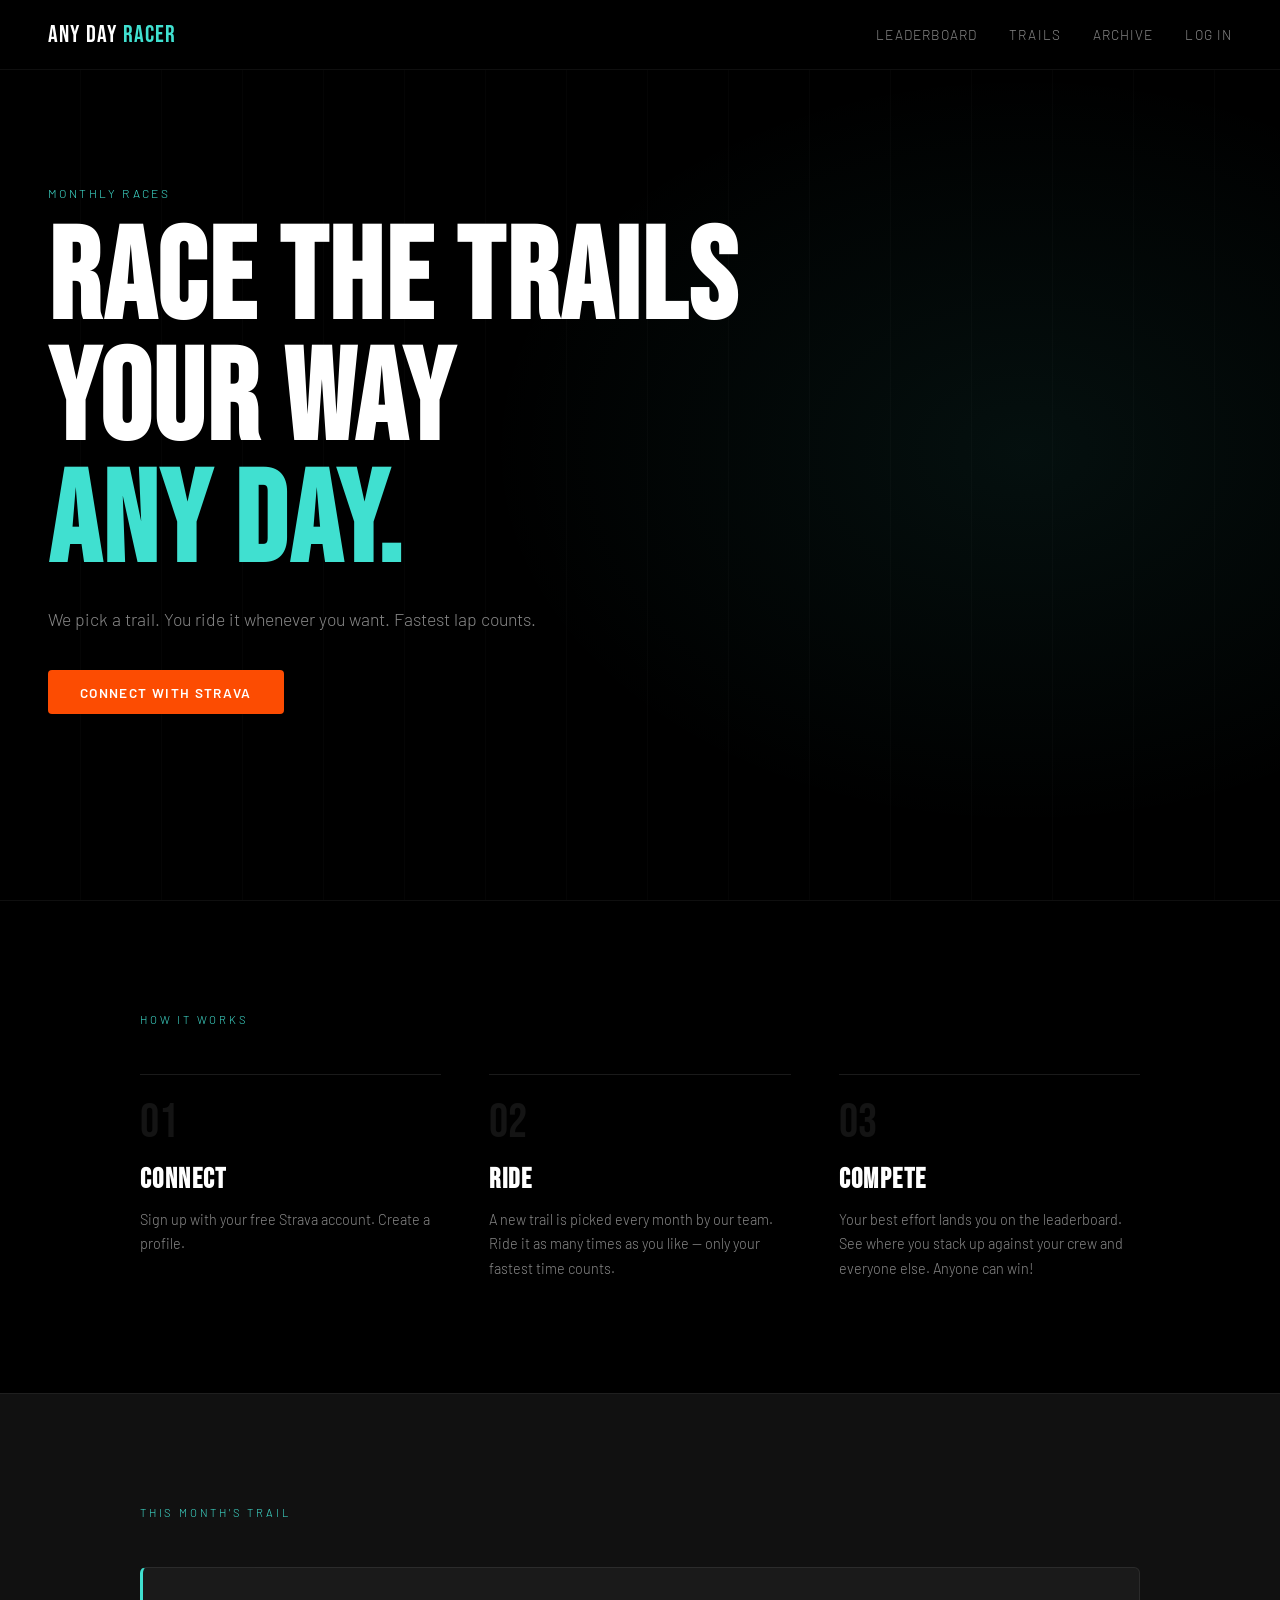
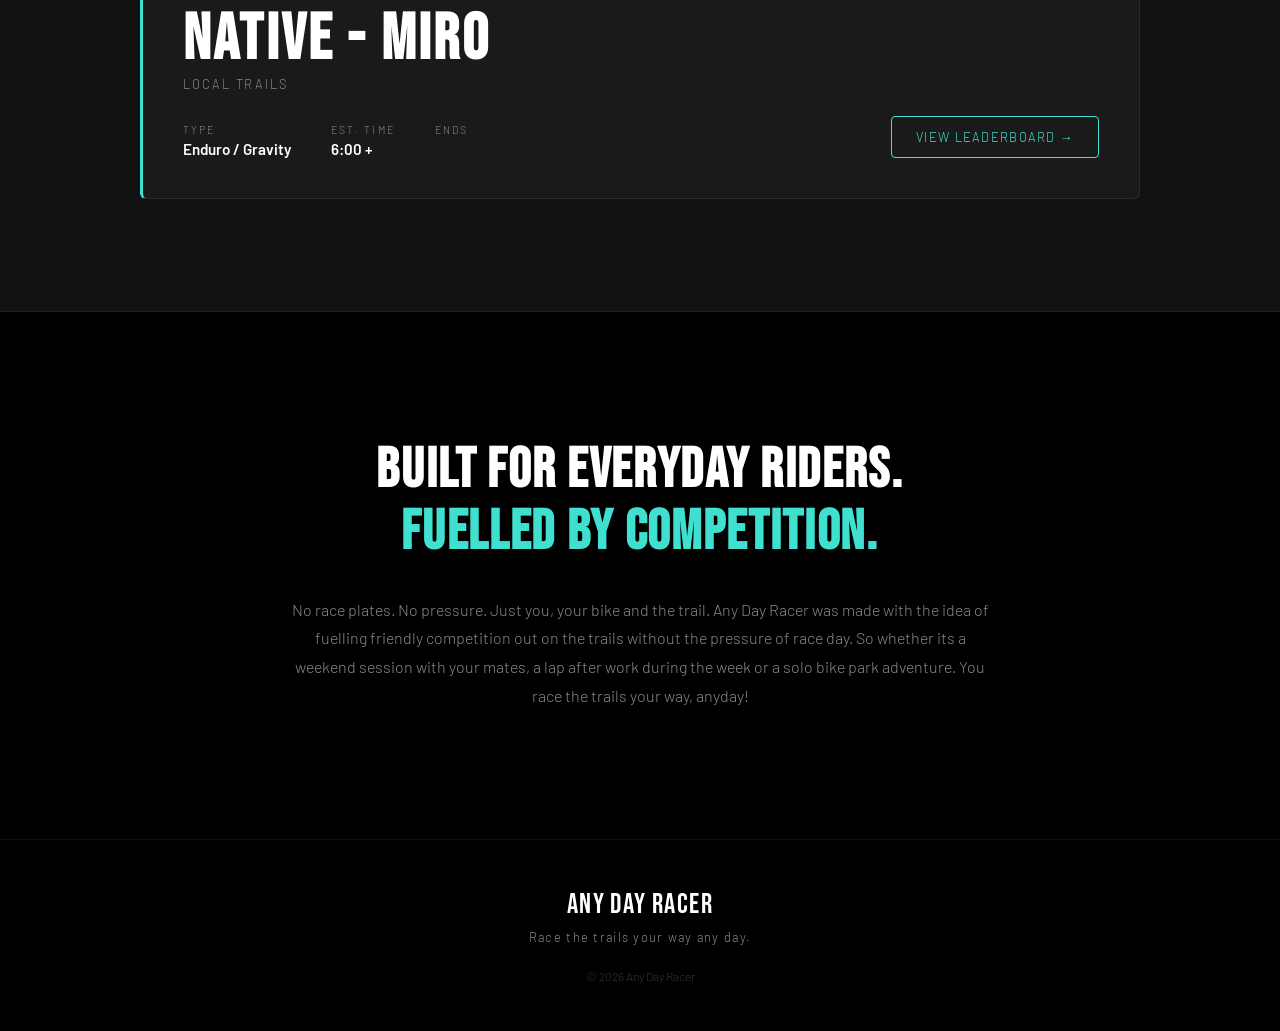
==== commit 44623240: "fixed login / sign up page" ====
--- a/index.html
+++ b/index.html
@@ -19,7 +19,6 @@
         <a href="leaderboard.html">Leaderboard</a>
         <a href="#">Trails</a>
         <a href="#">Archive</a>
-        <a href="signup.html" id="nav-strava" class="nav-strava">Sign Up</a>
         <a href="login.html" id="nav-login" style="display: none">Log In</a>
         <a href="profile.html" id="nav-profile" style="display: none"
           >My Profile</a
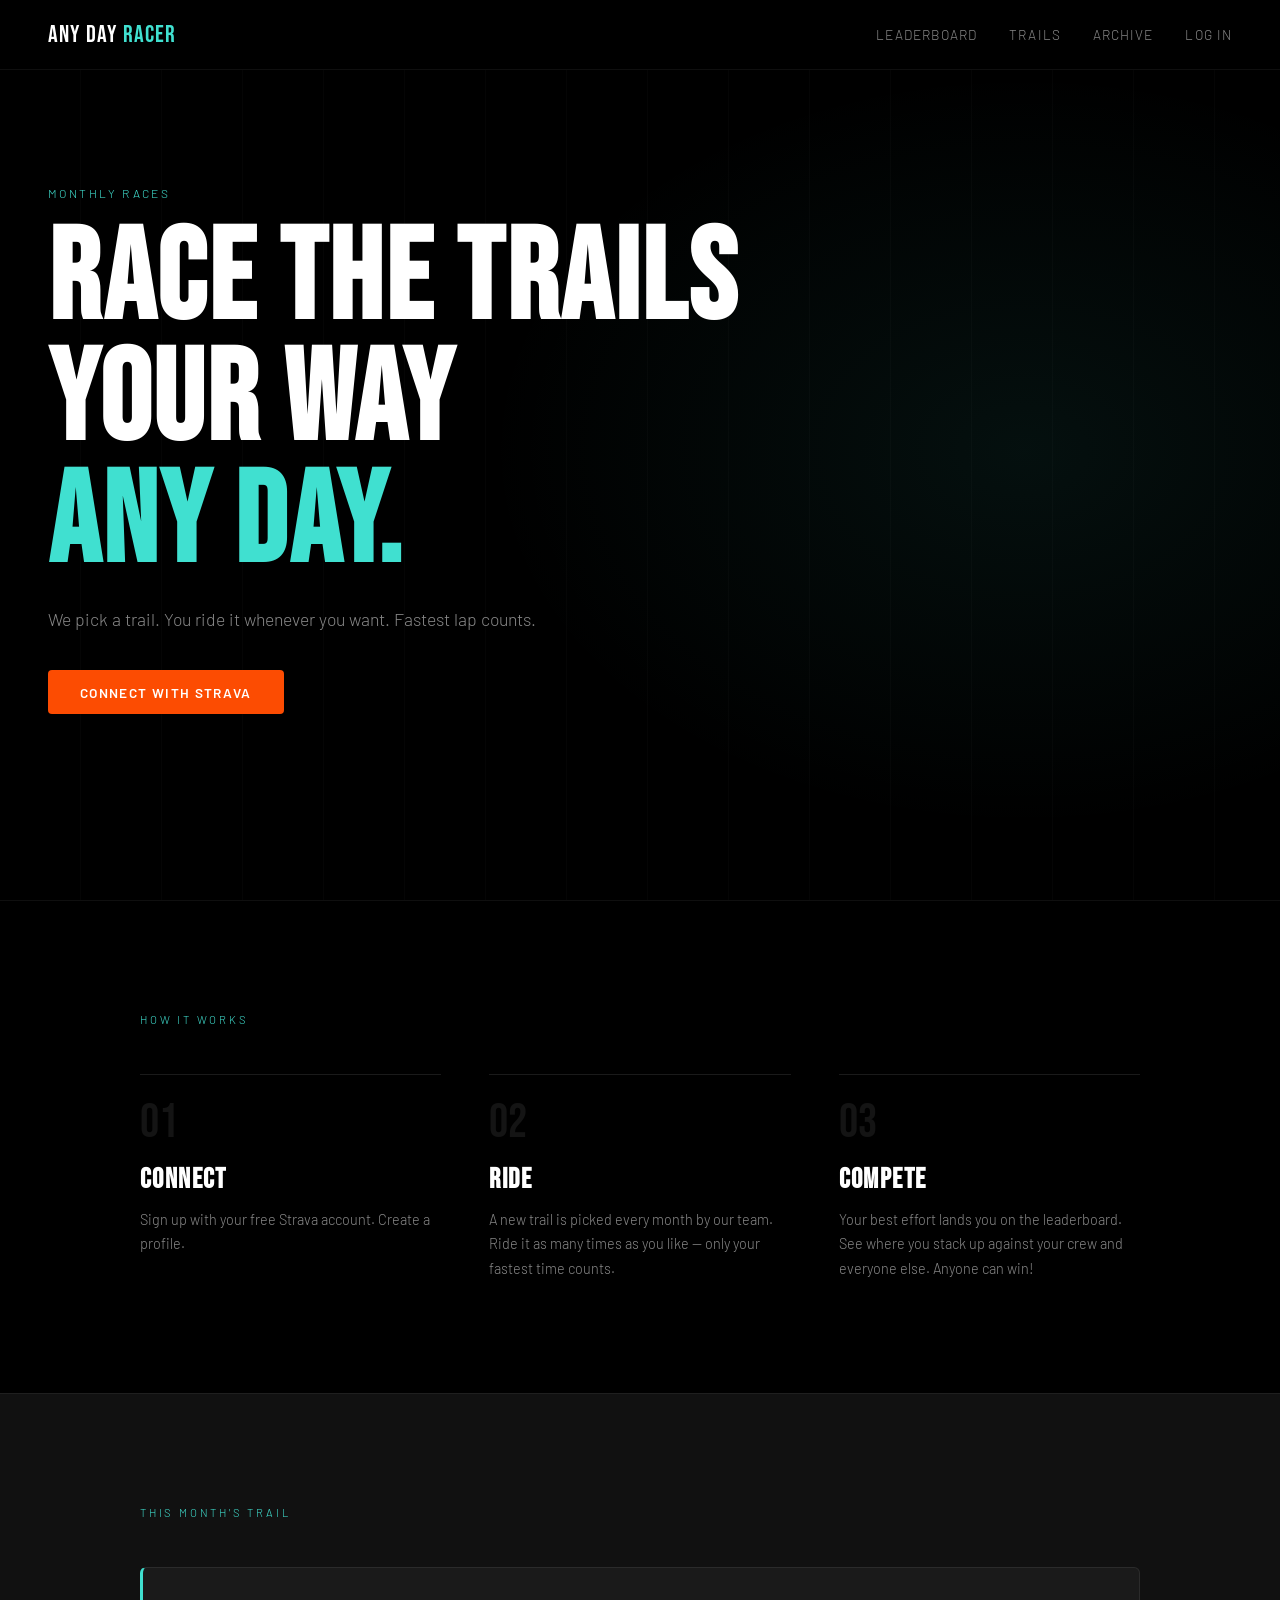
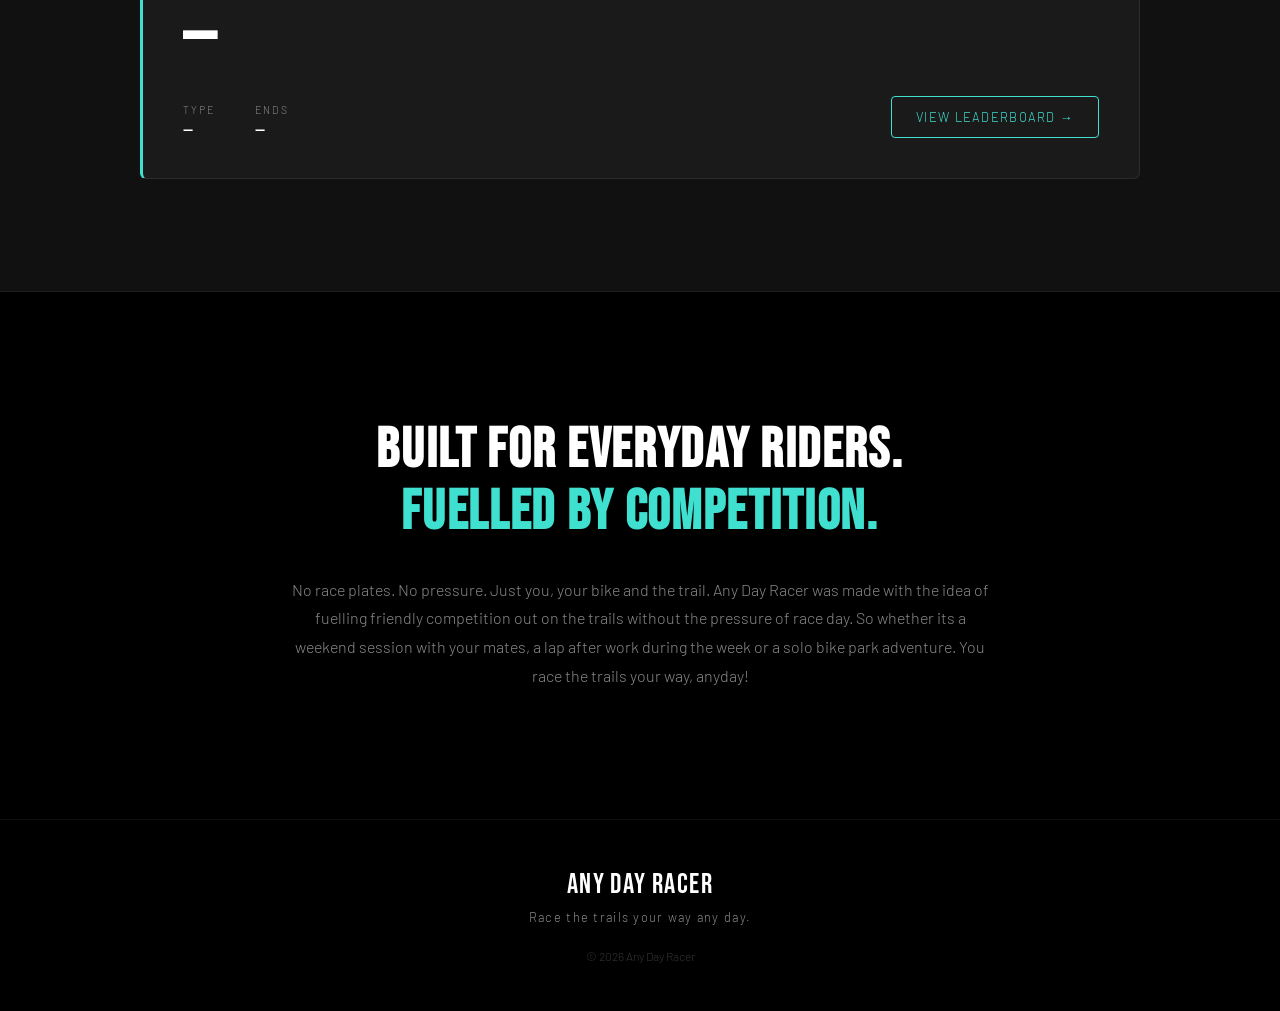
==== commit 604a6417: "token refresh fix" ====
--- a/index.html
+++ b/index.html
@@ -88,20 +88,16 @@
         <p class="section-label">This month's trail</p>
         <div class="trail-card">
           <div class="trail-info">
-            <h2 class="trail-name">Native - Miro</h2>
-            <p class="trail-location">Local Trails</p>
+            <h2 class="trail-name" id="trail-name">—</h2>
+            <p class="trail-location" id="trail-location"></p>
             <div class="trail-meta">
               <div class="meta-item">
                 <span class="meta-label">Type</span>
-                <span class="meta-val">Enduro / Gravity</span>
-              </div>
-              <div class="meta-item">
-                <span class="meta-label">Est. time</span>
-                <span class="meta-val">6:00 +</span>
+                <span class="meta-val" id="trail-type">—</span>
               </div>
               <div class="meta-item">
                 <span class="meta-label">Ends</span>
-                <span class="meta-val" id="days-left"></span>
+                <span class="meta-val" id="days-left">—</span>
               </div>
             </div>
           </div>
--- a/index.css
+++ b/index.css
@@ -120,7 +120,7 @@
   min-height: 100vh;
   display: flex;
   align-items: center;
-  padding: 0 3rem;
+  padding: 6rem 3rem 6rem;
   overflow: hidden;
 }
 
